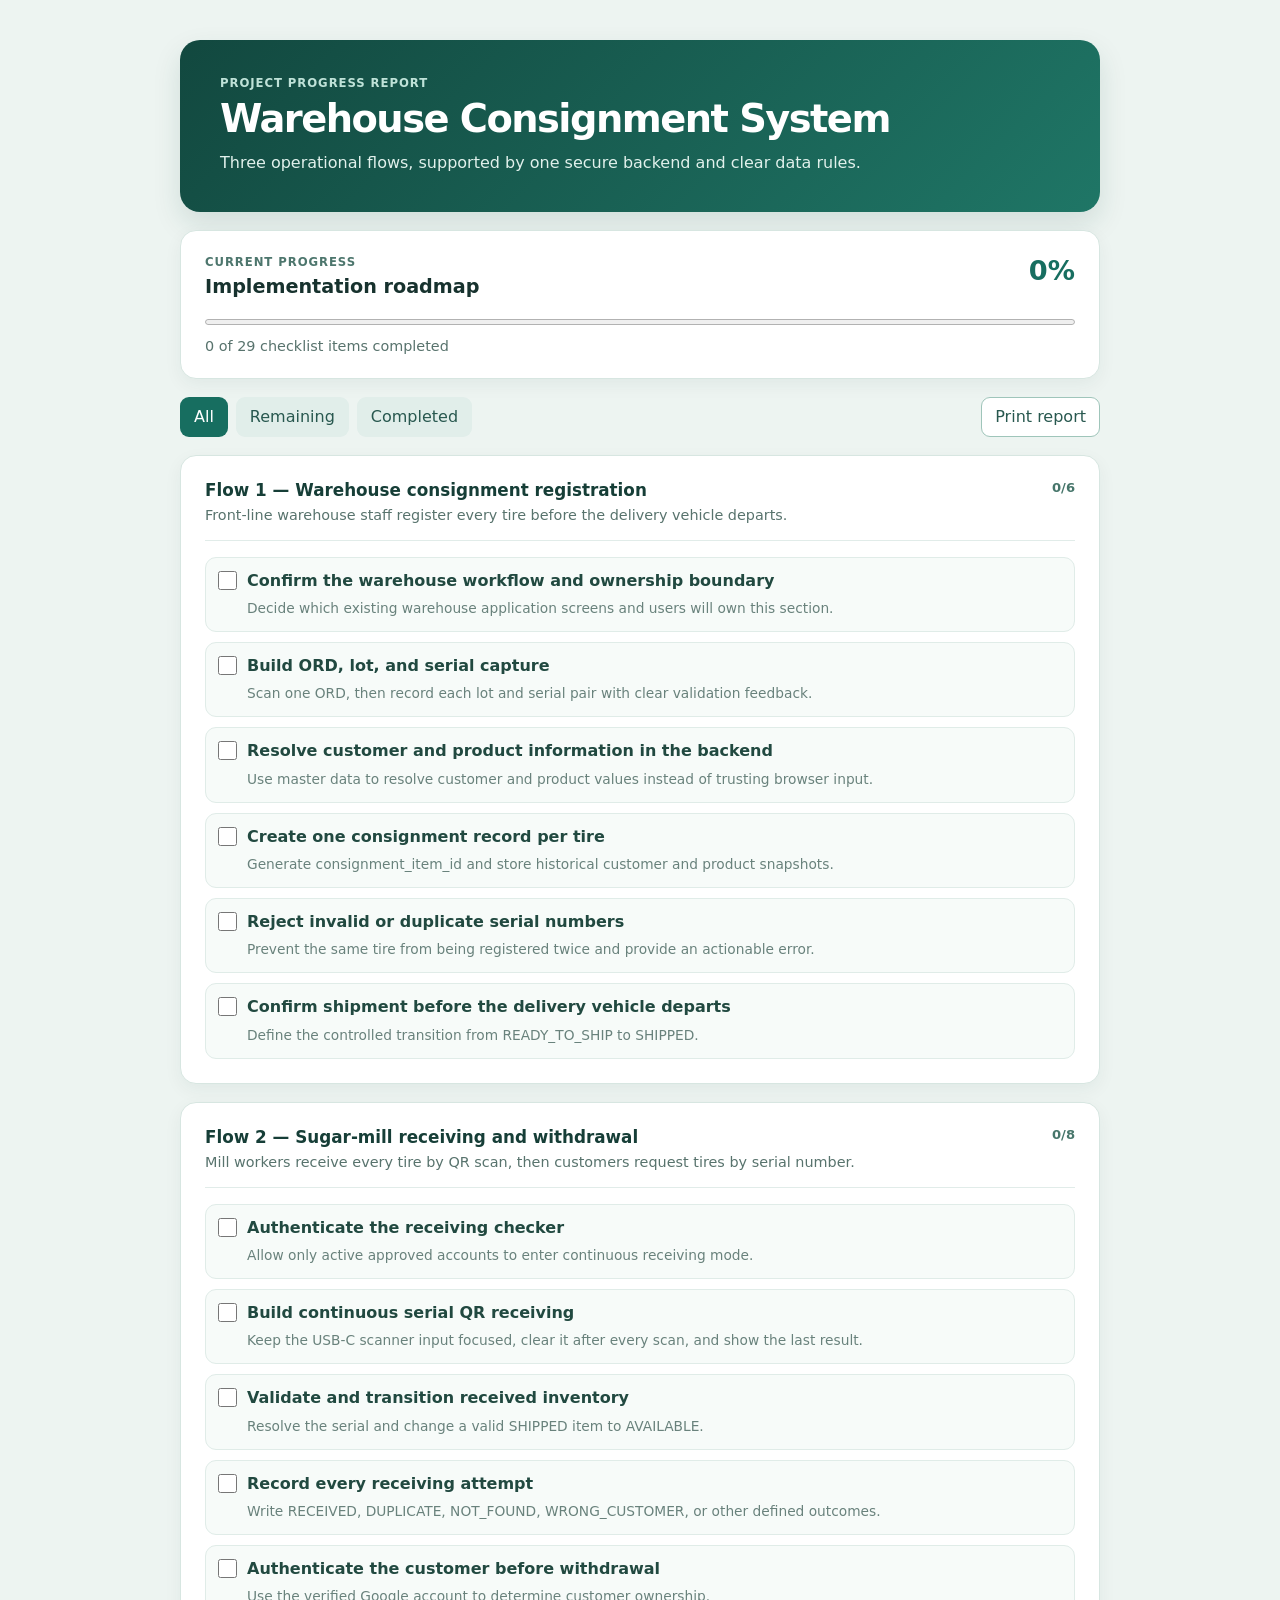
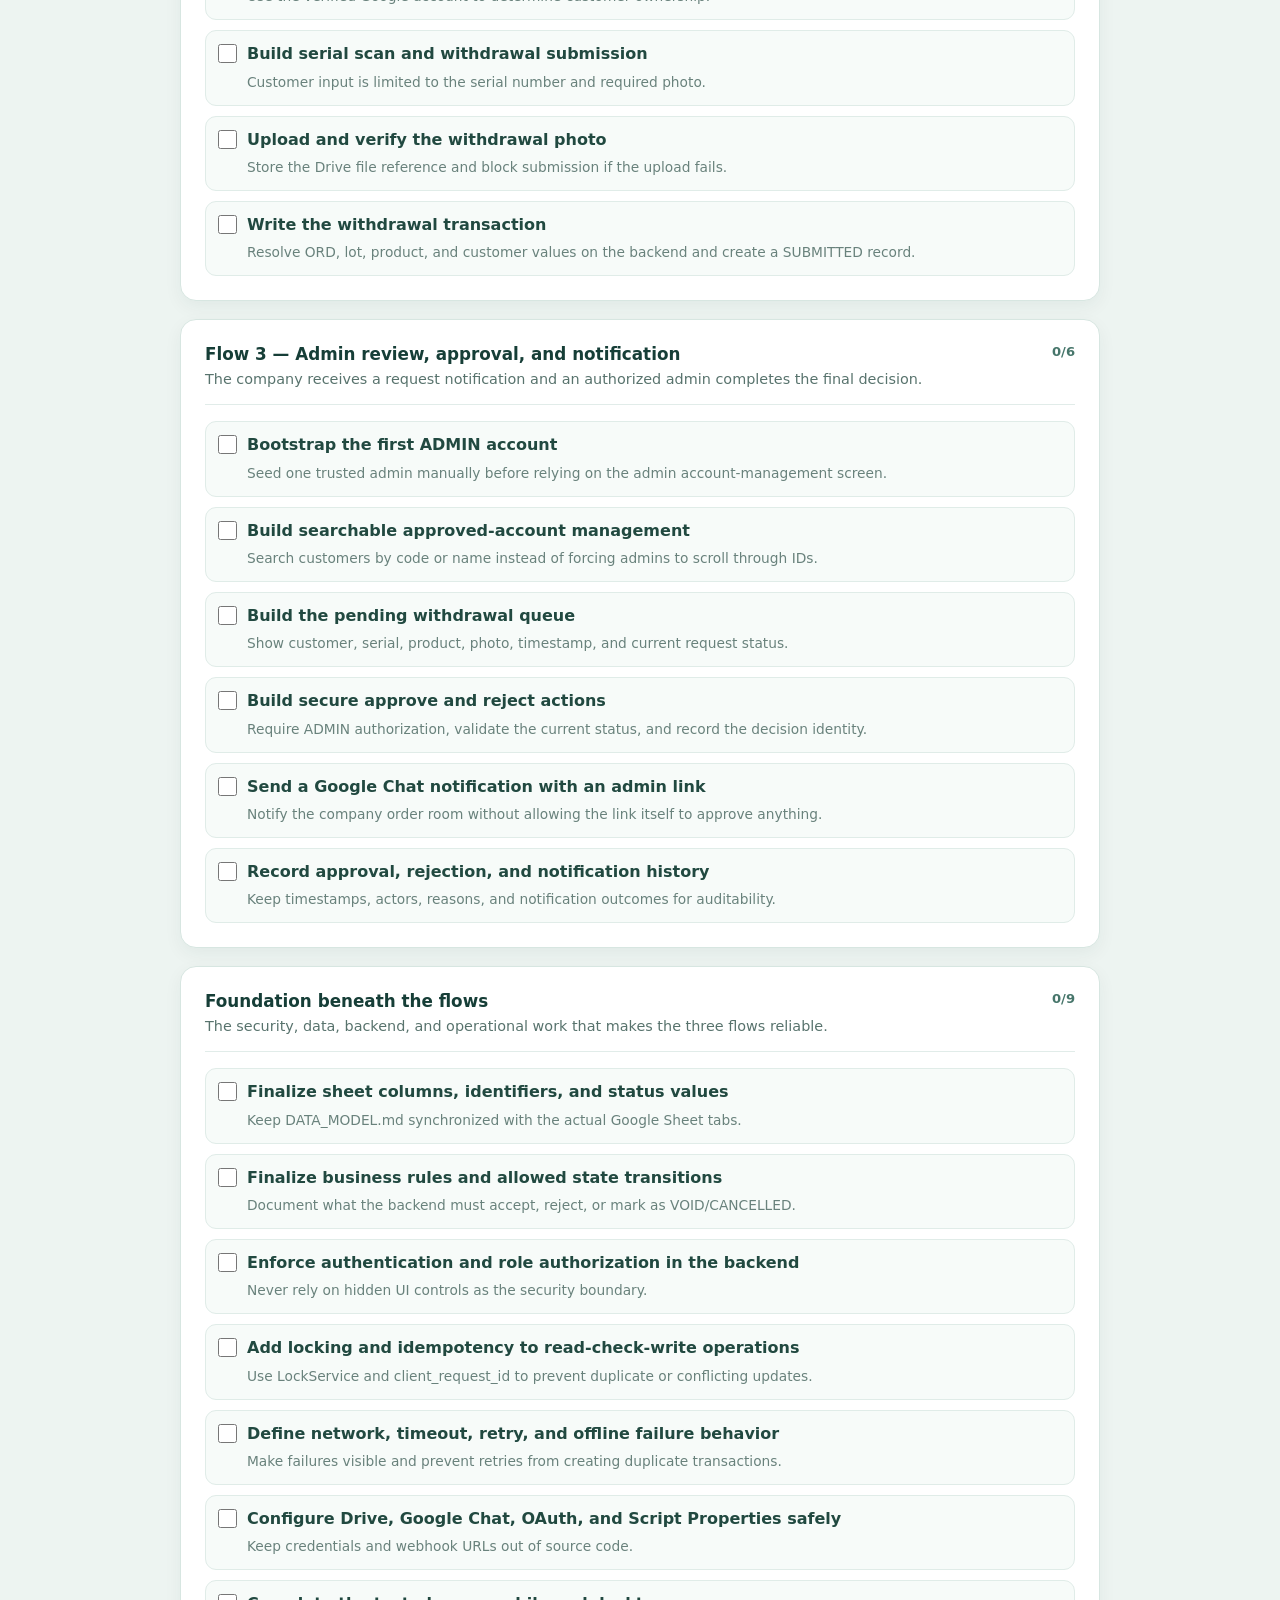
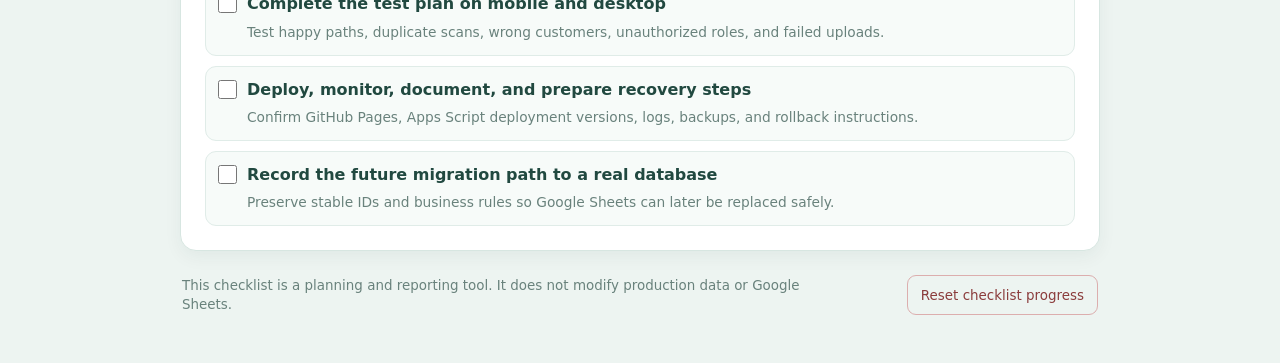
==== docs/project-roadmap/index.html @ 85b90fbe "Keep clasp project binding local" ====
<!doctype html>
<html lang="en">

<head>
  <meta charset="utf-8">
  <meta name="viewport" content="width=device-width, initial-scale=1">
  <meta name="description" content="Warehouse consignment project progress checklist">
  <title>Warehouse Consignment Roadmap</title>
  <link rel="stylesheet" href="style.css">
</head>

<body>
  <main class="roadmap-shell">
    <!-- The header explains the purpose of this checklist to project owners. -->
    <header class="page-header">
      <p class="eyebrow">Project progress report</p>
      <h1>Warehouse Consignment System</h1>
      <p class="lead">
        Three operational flows, supported by one secure backend and clear data rules.
      </p>
    </header>

    <!-- Progress summary gives owners a quick view before the detailed checklist. -->
    <section class="summary-card" aria-labelledby="summaryTitle">
      <div class="summary-heading">
        <div>
          <p class="eyebrow">Current progress</p>
          <h2 id="summaryTitle">Implementation roadmap</h2>
        </div>
        <output id="progressPercentage" class="progress-percentage">0%</output>
      </div>

      <progress id="overallProgress" max="100" value="0">
        0% complete
      </progress>

      <p id="progressSummary" class="progress-summary">
        0 of 0 checklist items completed
      </p>
    </section>

    <!-- Filters make the checklist easier to use during progress meetings. -->
    <nav class="filter-bar" aria-label="Checklist filters">
      <button class="filter-button is-active" type="button" data-filter="all">
        All
      </button>
      <button class="filter-button" type="button" data-filter="remaining">
        Remaining
      </button>
      <button class="filter-button" type="button" data-filter="completed">
        Completed
      </button>
      <button id="printButton" class="secondary-button" type="button">
        Print report
      </button>
    </nav>

    <!-- JavaScript renders the phases and checklist tasks here. -->
    <section id="roadmapList" class="roadmap-list" aria-live="polite"></section>

    <footer class="page-footer">
      <p>
        This checklist is a planning and reporting tool. It does not modify
        production data or Google Sheets.
      </p>
      <button id="resetProgressButton" class="text-button" type="button">
        Reset checklist progress
      </button>
    </footer>
  </main>

  <script src="script.js"></script>
</body>

</html>
---- docs/project-roadmap/style.css ----
/* ---------- Global theme and page layout ---------- */

:root {
  font-family: Inter, ui-sans-serif, system-ui, sans-serif;
  color: #17322e;
  background: #edf4f1;
}

* {
  box-sizing: border-box;
}

body {
  min-width: 320px;
  margin: 0;
}

button,
input {
  font: inherit;
}

button {
  cursor: pointer;
}

.roadmap-shell {
  width: min(100% - 32px, 920px);
  margin: 0 auto;
  padding: 24px 0 48px;
}

/* ---------- Header ---------- */

.page-header {
  padding: 28px 24px;
  color: #ffffff;
  background: linear-gradient(135deg, #12483f, #1f7666);
  border-radius: 20px;
  box-shadow: 0 12px 28px #12483f20;
}

.eyebrow {
  margin: 0 0 6px;
  color: #4d766d;
  font-size: 0.73rem;
  font-weight: 800;
  letter-spacing: 0.08em;
  text-transform: uppercase;
}

.page-header .eyebrow {
  color: #bfe2d8;
}

h1,
h2,
p {
  margin-top: 0;
}

h1 {
  margin-bottom: 10px;
  font-size: clamp(1.65rem, 5vw, 2.4rem);
  letter-spacing: -0.04em;
}

h2 {
  margin-bottom: 0;
  font-size: 1.2rem;
}

.lead {
  max-width: 680px;
  margin-bottom: 0;
  color: #e1f1ec;
  line-height: 1.55;
}

/* ---------- Progress summary ---------- */

.summary-card,
.phase-card {
  margin-top: 18px;
  padding: 20px;
  background: #ffffff;
  border: 1px solid #d7e6e1;
  border-radius: 16px;
  box-shadow: 0 6px 18px #17322e0e;
}

.summary-heading {
  display: flex;
  gap: 16px;
  align-items: flex-start;
  justify-content: space-between;
}

.progress-percentage {
  color: #176e60;
  font-size: 1.7rem;
  font-weight: 800;
}

progress {
  display: block;
  width: 100%;
  height: 12px;
  margin-top: 18px;
  accent-color: #1b806e;
}

.progress-summary {
  margin: 10px 0 0;
  color: #58736d;
  font-size: 0.9rem;
}

/* ---------- Filter and action controls ---------- */

.filter-bar {
  display: flex;
  flex-wrap: wrap;
  gap: 8px;
  margin-top: 18px;
}

.filter-button,
.secondary-button,
.text-button {
  min-height: 40px;
  padding: 8px 13px;
  border-radius: 9px;
}

.filter-button {
  color: #28584f;
  background: #e1eeea;
  border: 1px solid transparent;
}

.filter-button.is-active {
  color: #ffffff;
  background: #176e60;
}

.secondary-button {
  margin-left: auto;
  color: #28584f;
  background: #ffffff;
  border: 1px solid #9fc5ba;
}

.filter-button:focus-visible,
.secondary-button:focus-visible,
.text-button:focus-visible,
.task-label:focus-within {
  outline: 3px solid #67b6a450;
  outline-offset: 2px;
}

/* ---------- Checklist phase cards ---------- */

.phase-header {
  display: flex;
  gap: 12px;
  align-items: flex-start;
  justify-content: space-between;
  padding-bottom: 14px;
  border-bottom: 1px solid #e1ece9;
}

.phase-title {
  margin-bottom: 5px;
  color: #163e37;
  font-size: 1.05rem;
}

.phase-description {
  margin-bottom: 0;
  color: #58736d;
  font-size: 0.9rem;
  line-height: 1.45;
}

.phase-progress {
  flex: 0 0 auto;
  color: #47766b;
  font-size: 0.82rem;
  font-weight: 800;
}

.task-list {
  display: grid;
  gap: 10px;
  padding: 16px 0 0;
  margin: 0;
  list-style: none;
}

.task-item {
  padding: 12px;
  background: #f7fbf9;
  border: 1px solid #e0ece8;
  border-radius: 11px;
}

.task-item.is-completed {
  background: #edf8f2;
  border-color: #b8dfcc;
}

.task-label {
  display: flex;
  gap: 10px;
  align-items: flex-start;
  cursor: pointer;
}

.task-checkbox {
  flex: 0 0 auto;
  width: 19px;
  height: 19px;
  margin: 1px 0 0;
  accent-color: #1b806e;
}

.task-title {
  color: #214940;
  font-weight: 750;
  line-height: 1.4;
}

.task-item.is-completed .task-title {
  color: #3e7663;
  text-decoration: line-through;
}

.task-detail {
  margin: 7px 0 0 29px;
  color: #69827c;
  font-size: 0.86rem;
  line-height: 1.45;
}

.phase-empty-state {
  padding: 18px 0 2px;
  margin: 0;
  color: #6d8780;
  font-size: 0.9rem;
}

/* ---------- Footer ---------- */

.page-footer {
  display: flex;
  gap: 14px;
  align-items: center;
  justify-content: space-between;
  padding: 24px 2px 0;
  color: #69827c;
  font-size: 0.84rem;
  line-height: 1.45;
}

.page-footer p {
  max-width: 620px;
  margin-bottom: 0;
}

.text-button {
  flex: 0 0 auto;
  color: #8b3c3c;
  background: transparent;
  border: 1px solid #dcaeae;
}

/* ---------- Print layout ---------- */

@media print {
  :root {
    background: #ffffff;
  }

  .roadmap-shell {
    width: 100%;
    padding: 0;
  }

  .page-header,
  .summary-card,
  .phase-card {
    box-shadow: none;
  }

  .filter-bar,
  .text-button {
    display: none;
  }

  .phase-card {
    break-inside: avoid;
  }
}

/* ---------- Larger-screen layout ---------- */

@media (min-width: 680px) {
  .roadmap-shell {
    padding-top: 40px;
  }

  .page-header {
    padding: 36px 40px;
  }

  .summary-card,
  .phase-card {
    padding: 24px;
  }
}
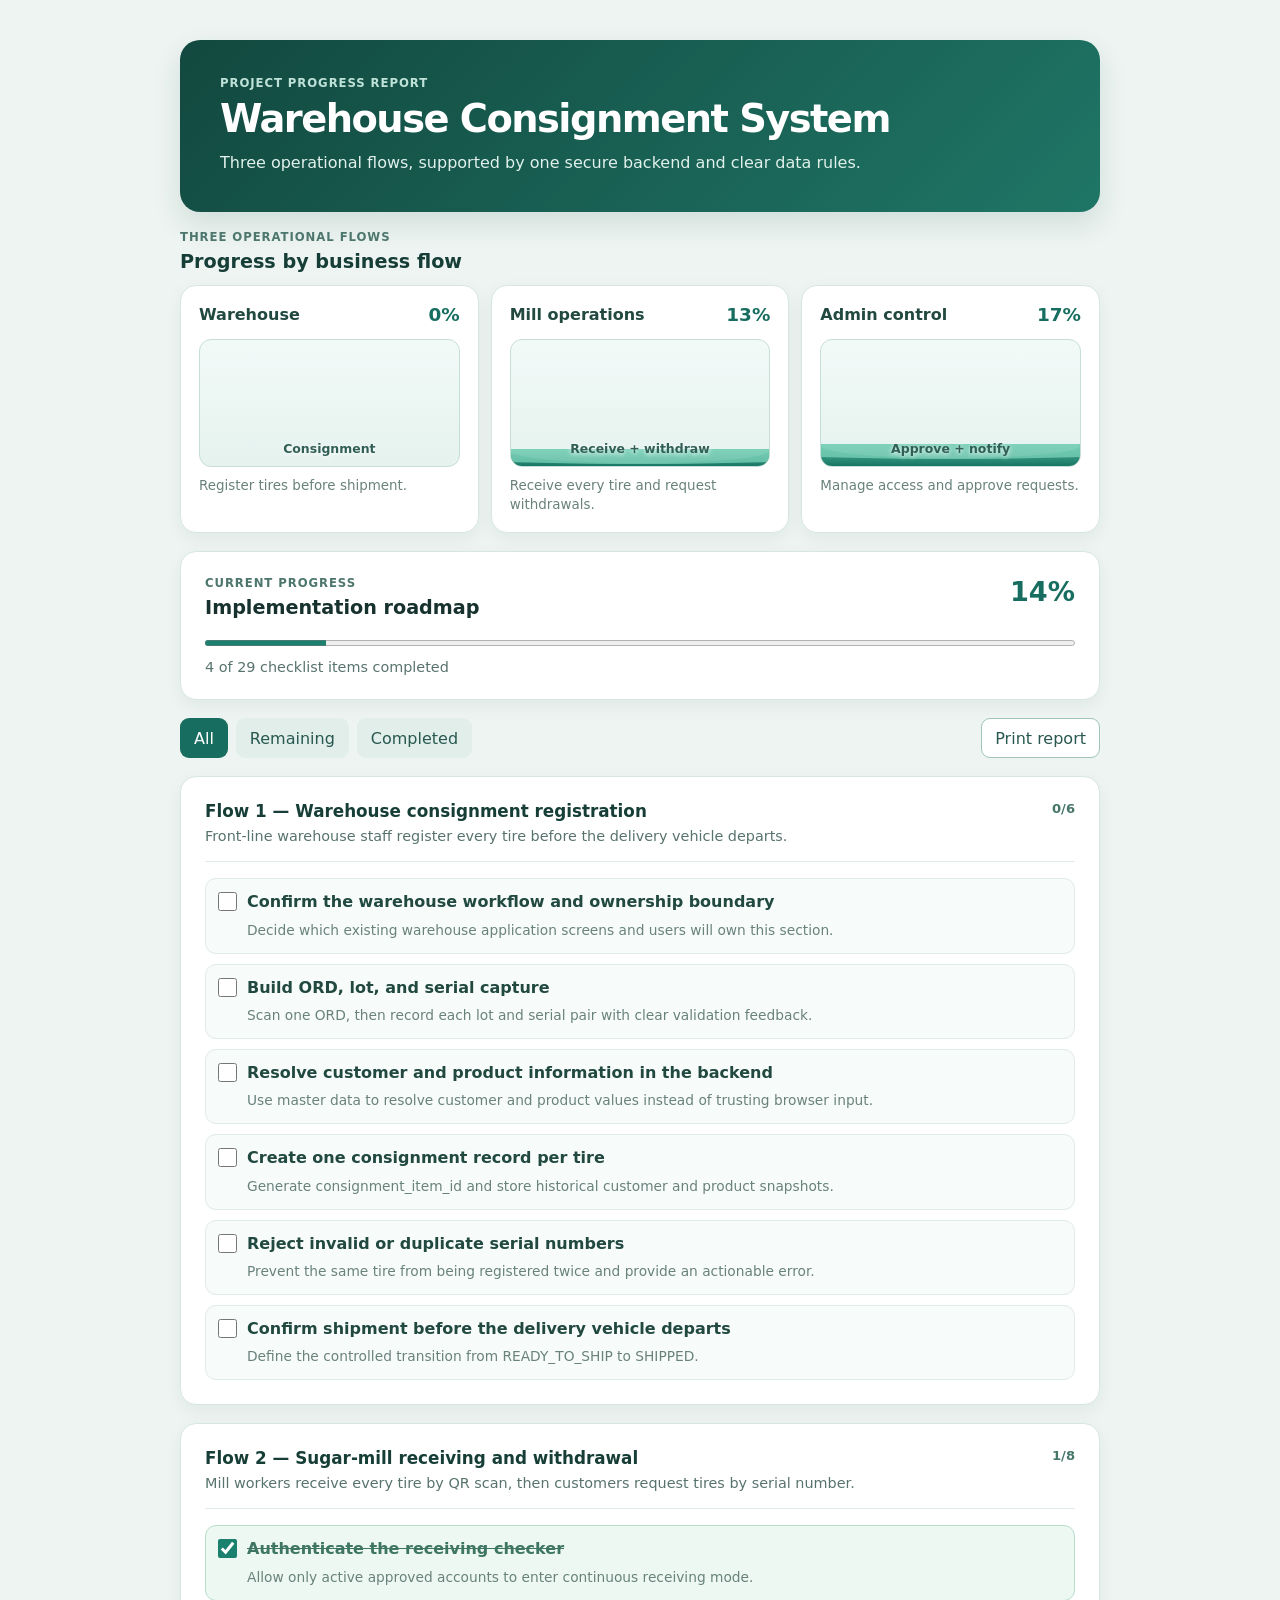
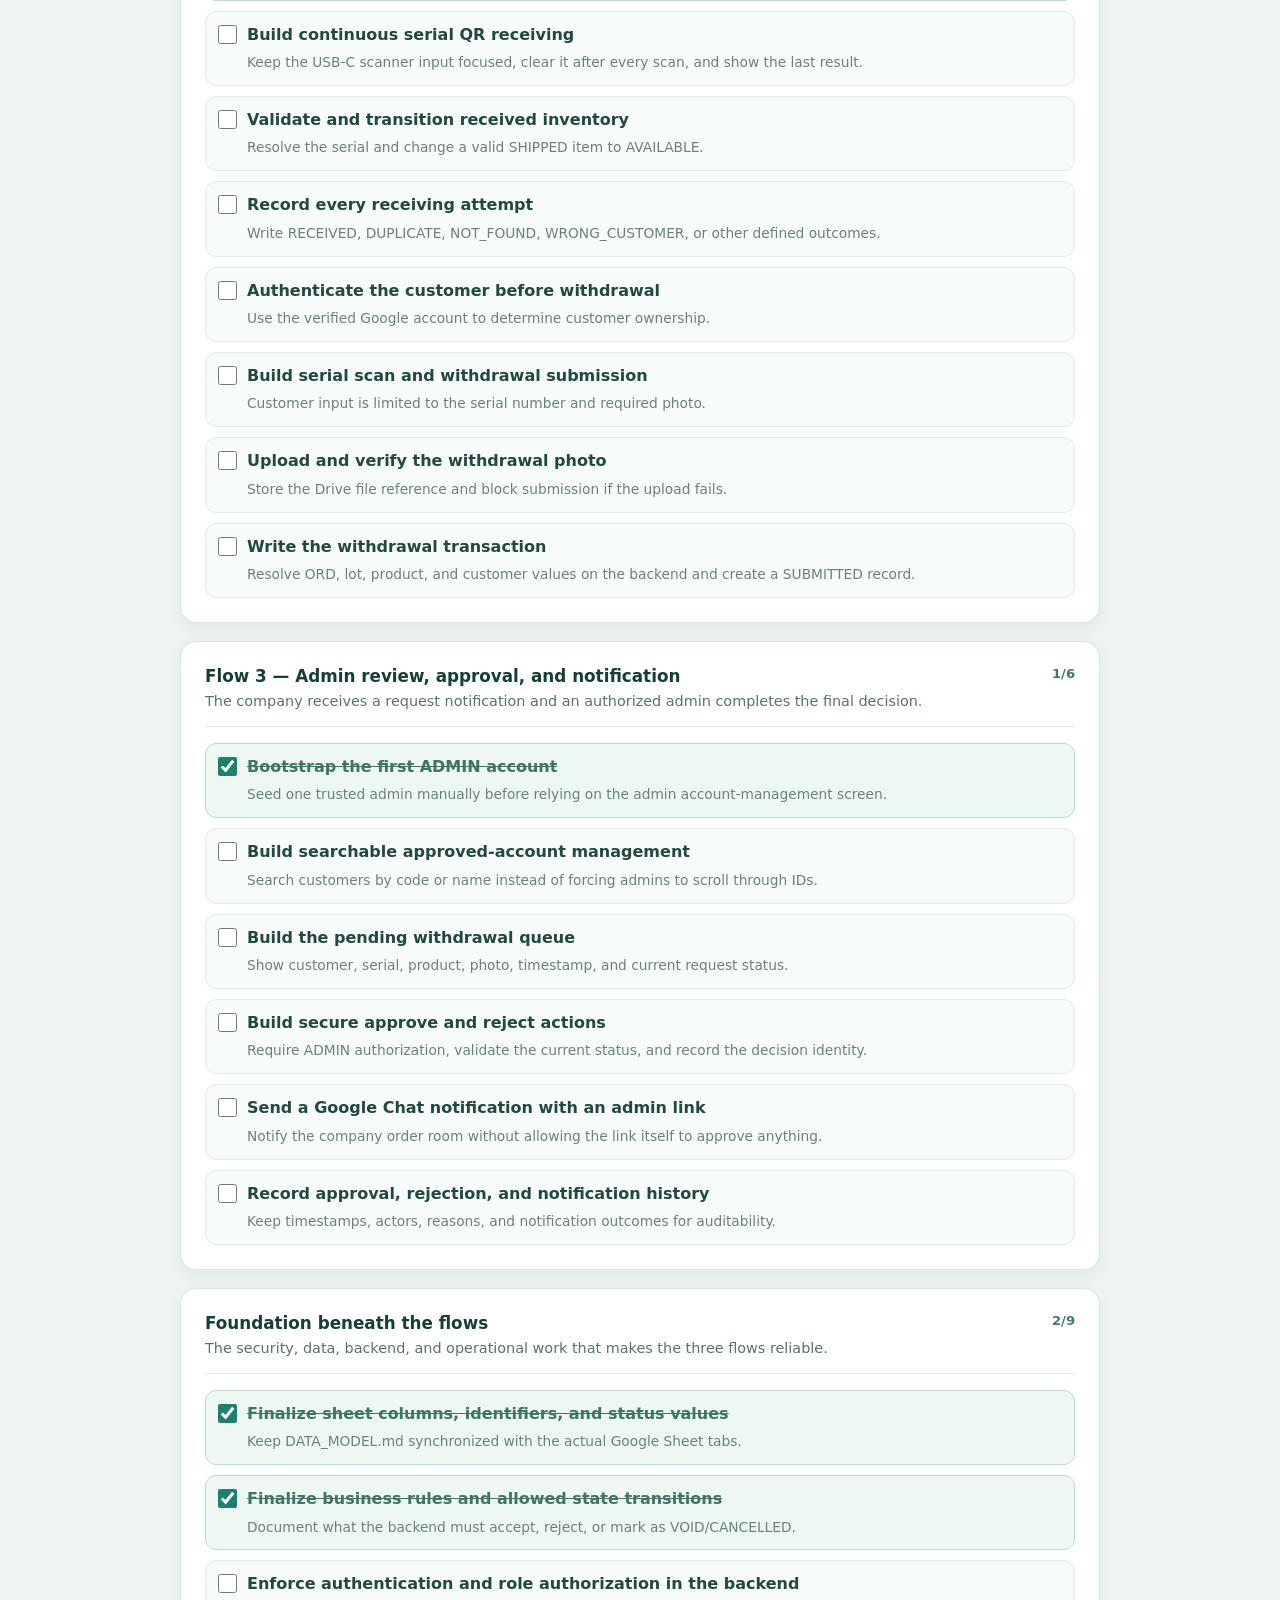
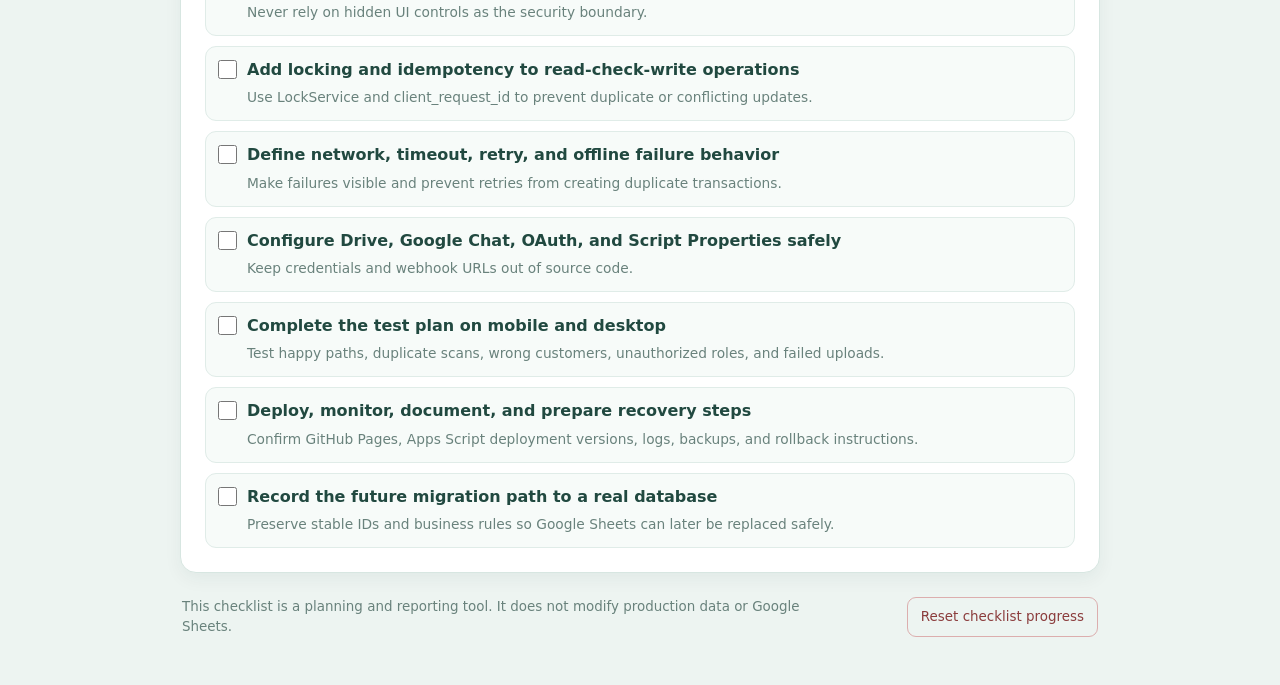
==== commit 104e24b0: "Smooth roadmap water progress animation" ====
--- a/docs/project-roadmap/index.html
+++ b/docs/project-roadmap/index.html
@@ -19,6 +19,64 @@
         Three operational flows, supported by one secure backend and clear data rules.
       </p>
     </header>
+
+    <!-- These buckets summarize progress across the three business flows. -->
+    <section class="bucket-section" aria-labelledby="bucketTitle">
+      <div class="section-heading">
+        <p class="eyebrow">Three operational flows</p>
+        <h2 id="bucketTitle">Progress by business flow</h2>
+      </div>
+
+      <div class="bucket-grid">
+        <article class="water-bucket" data-bucket-id="warehouse">
+          <div class="bucket-heading">
+            <h3>Warehouse</h3>
+            <output class="bucket-percentage" data-bucket-percentage="warehouse">
+              0%
+            </output>
+          </div>
+          <div class="bucket-visual" aria-hidden="true">
+            <div class="water-fill" data-water-fill="warehouse">
+              <div class="water-wave"></div>
+            </div>
+            <span class="bucket-visual-label">Consignment</span>
+          </div>
+          <p class="bucket-description">Register tires before shipment.</p>
+        </article>
+
+        <article class="water-bucket" data-bucket-id="receiving">
+          <div class="bucket-heading">
+            <h3>Mill operations</h3>
+            <output class="bucket-percentage" data-bucket-percentage="receiving">
+              0%
+            </output>
+          </div>
+          <div class="bucket-visual" aria-hidden="true">
+            <div class="water-fill" data-water-fill="receiving">
+              <div class="water-wave"></div>
+            </div>
+            <span class="bucket-visual-label">Receive + withdraw</span>
+          </div>
+          <p class="bucket-description">Receive every tire and request withdrawals.</p>
+        </article>
+
+        <article class="water-bucket" data-bucket-id="admin">
+          <div class="bucket-heading">
+            <h3>Admin control</h3>
+            <output class="bucket-percentage" data-bucket-percentage="admin">
+              0%
+            </output>
+          </div>
+          <div class="bucket-visual" aria-hidden="true">
+            <div class="water-fill" data-water-fill="admin">
+              <div class="water-wave"></div>
+            </div>
+            <span class="bucket-visual-label">Approve + notify</span>
+          </div>
+          <p class="bucket-description">Manage access and approve requests.</p>
+        </article>
+      </div>
+    </section>
 
     <!-- Progress summary gives owners a quick view before the detailed checklist. -->
     <section class="summary-card" aria-labelledby="summaryTitle">
@@ -69,6 +127,8 @@
     </footer>
   </main>
 
+  <!-- Progress data is maintained separately from rendering behavior. -->
+  <script src="progress-data.js"></script>
   <script src="script.js"></script>
 </body>
 
--- a/docs/project-roadmap/style.css
+++ b/docs/project-roadmap/style.css
@@ -75,6 +75,143 @@
   margin-bottom: 0;
   color: #e1f1ec;
   line-height: 1.55;
+}
+
+/* ---------- Three progress water buckets ---------- */
+
+.bucket-section {
+  margin-top: 18px;
+}
+
+.section-heading {
+  margin-bottom: 12px;
+}
+
+.section-heading h2 {
+  color: #163e37;
+}
+
+.bucket-grid {
+  display: grid;
+  gap: 12px;
+}
+
+.water-bucket {
+  padding: 16px;
+  background: #ffffff;
+  border: 1px solid #d7e6e1;
+  border-radius: 16px;
+  box-shadow: 0 6px 18px #17322e0e;
+}
+
+.bucket-heading {
+  display: flex;
+  gap: 12px;
+  align-items: center;
+  justify-content: space-between;
+}
+
+.bucket-heading h3 {
+  margin: 0;
+  color: #214940;
+  font-size: 1rem;
+}
+
+.bucket-percentage {
+  color: #176e60;
+  font-size: 1.15rem;
+  font-weight: 800;
+}
+
+.bucket-visual {
+  position: relative;
+  height: 128px;
+  margin-top: 14px;
+  overflow: hidden;
+  background: linear-gradient(180deg, #f2faf8, #e5f2ee);
+  border: 1px solid #c7ded7;
+  border-radius: 12px;
+}
+
+.water-fill {
+  position: absolute;
+  right: 0;
+  bottom: 0;
+  left: 0;
+  height: 0%;
+  overflow: hidden;
+  background: linear-gradient(180deg, #55bda0, #187664);
+  transition: height 1400ms cubic-bezier(0.22, 0.75, 0.25, 1);
+  will-change: height;
+}
+
+.water-wave {
+  position: absolute;
+  top: -15px;
+  left: -50%;
+  width: 200%;
+  height: 30px;
+  background: #79d1b7;
+  border-radius: 50%;
+  opacity: 0.78;
+  will-change: transform;
+}
+
+.water-fill.is-filling .water-wave {
+  animation: water-wave-motion 1800ms ease-in-out infinite;
+}
+
+.water-wave::after {
+  position: absolute;
+  top: 5px;
+  left: 25%;
+  width: 50%;
+  height: 24px;
+  content: '';
+  background: #a1e1ce;
+  border-radius: 50%;
+  opacity: 0.45;
+}
+
+.bucket-visual-label {
+  position: absolute;
+  right: 0;
+  bottom: 10px;
+  left: 0;
+  color: #315f55;
+  font-size: 0.78rem;
+  font-weight: 750;
+  text-align: center;
+  text-shadow: 0 1px 5px #ffffff;
+}
+
+.bucket-description {
+  margin: 10px 0 0;
+  color: #69827c;
+  font-size: 0.84rem;
+  line-height: 1.4;
+}
+
+@keyframes water-wave-motion {
+  0%,
+  100% {
+    transform: translateX(-3%) rotate(-1deg);
+  }
+
+  50% {
+    transform: translateX(3%) rotate(1deg);
+  }
+}
+
+/* Respect users who prefer reduced motion while keeping the final fill level. */
+@media (prefers-reduced-motion: reduce) {
+  .water-fill {
+    transition: none;
+  }
+
+  .water-fill.is-filling .water-wave {
+    animation: none;
+  }
 }
 
 /* ---------- Progress summary ---------- */
@@ -318,4 +455,12 @@
   .phase-card {
     padding: 24px;
   }
-}
+
+  .bucket-grid {
+    grid-template-columns: repeat(3, 1fr);
+  }
+
+  .water-bucket {
+    padding: 18px;
+  }
+}
